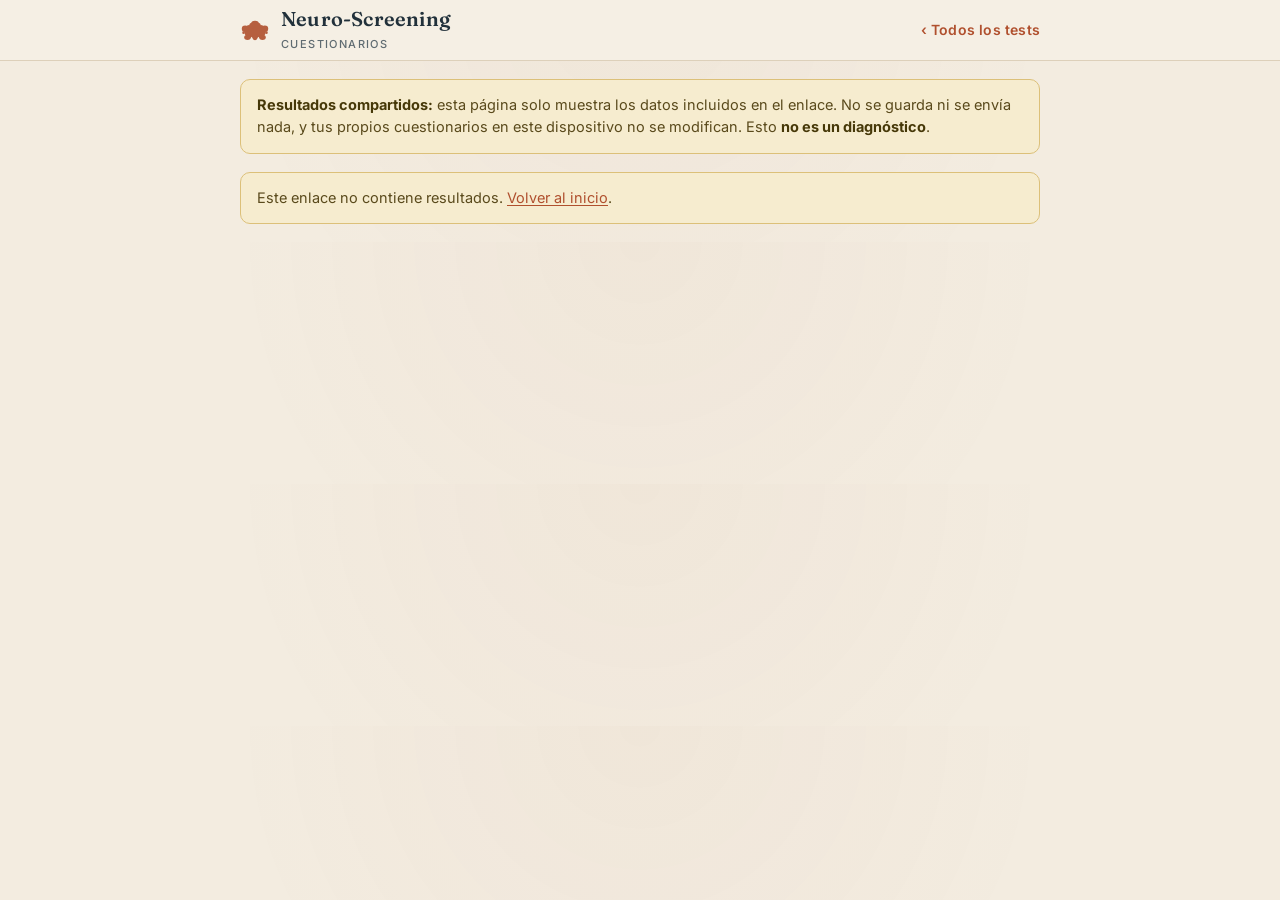
==== resultados.html @ ff748407 "Initial commit: access-gated neuro-screening app Static, no-backend screening questionnaires (AQ, AS" ====
<!DOCTYPE html>
<html lang="es">
<head>
  <meta charset="utf-8">
  <meta name="viewport" content="width=device-width, initial-scale=1, viewport-fit=cover">
  <meta name="robots" content="noindex">
  <title>Resultados compartidos — Neuro-Screening</title>
  <link rel="icon" href="data:,">
  <link rel="preconnect" href="https://fonts.googleapis.com">
  <link rel="preconnect" href="https://fonts.gstatic.com" crossorigin>
  <link href="https://fonts.googleapis.com/css2?family=Fraunces:opsz,wght@9..144,400;9..144,500;9..144,600&family=Inter:wght@400;500;600;700&display=swap" rel="stylesheet">
  <link rel="stylesheet" href="assets/css/style.css?v=2">
</head>
<body>
  <header class="topbar no-print">
    <div class="wrap">
      <a class="brand" href="index.html"><span class="blot-mark"></span><span><b>Neuro-Screening</b><small>Cuestionarios</small></span></a>
      <span class="spacer"></span>
      <a class="backlink" href="index.html">‹ Todos los tests</a>
    </div>
  </header>

  <main class="wrap">
    <div class="disclaimer no-print">
      <strong>Resultados compartidos:</strong> esta página solo muestra los datos incluidos en el enlace.
      No se guarda ni se envía nada, y tus propios cuestionarios en este dispositivo no se modifican.
      Esto <strong>no es un diagnóstico</strong>.
    </div>

    <div class="share-head no-print" id="share-head" hidden>
      <h1>Resultados compartidos</h1>
      <p class="sub" id="share-sub"></p>
      <div class="landing-actions">
        <button type="button" class="btn primary" id="btn-print">Exportar a PDF</button>
      </div>
    </div>

    <div id="doc"><p class="loading">Cargando resultados…</p></div>
  </main>

  <!-- Self-contained viewer: needs no test modules and no access key. The whole
       result travels in the link (ciphertext in ?s=, decode key in the #fragment). -->
  <script src="assets/js/crypto.js"></script>
  <script src="assets/js/blot.js"></script>
  <script src="assets/js/engine.js"></script>
  <script>
    (function () {
      var bm = document.querySelector('.brand .blot-mark');
      if (bm && window.NeuroBlot) bm.innerHTML = NeuroBlot.svg(1, { blur: 0.8 });

      var doc = document.getElementById('doc');
      var s = new URLSearchParams(location.search).get('s');
      var k = new URLSearchParams((location.hash || '').replace(/^#/, '')).get('k');
      if (!s || !k) { doc.innerHTML = '<div class="disclaimer">Este enlace no contiene resultados. <a href="index.html">Volver al inicio</a>.</div>'; return; }

      NeuroCrypto.openBundle(s, k).then(function (bundle) {
        var res = NeuroEngine.renderSharedBundle(bundle, 'doc');
        if (!res) return; // renderSharedBundle already printed an error
        var head = document.getElementById('share-head');
        var who = (res.meta.alias && res.meta.alias.trim()) || 'Sin nombre';
        document.getElementById('share-sub').textContent =
          who + ' · ' + res.count + ' test(s)' + (res.meta.fecha ? ' · ' + res.meta.fecha : '');
        head.hidden = false;
        document.getElementById('btn-print').addEventListener('click', function () { window.print(); });
      }).catch(function () {
        doc.innerHTML = '<div class="disclaimer">No se pudo leer este enlace (posiblemente incompleto o modificado).</div>';
      });
    })();
  </script>
</body>
</html>
---- assets/css/style.css ----
/* ============================================================
   Neuro-Screening — "Rorschach editorial"
   Mid-century psychology editorial: warm paper + ink, Fraunces
   serif display, grotesque body, symmetric inkblot motif.
   Each test carries its own ink (--ink-accent) for separation.
   Form area stays calm + legible; art lives in the chrome.
   ============================================================ */
:root {
  --paper:    #f3ece0;
  --paper-2:  #ece2d2;
  --surface:  #fbf7ef;
  --surface-2:#f1e9da;
  --ink:      #22313b;
  --ink-soft: #5f6b71;
  --line:     #ddd0ba;
  --line-2:   #cdbda0;
  --ink-accent: #b0502e;     /* overridden per test by the engine */
  --accent-tint: #f0e7d8;    /* recomputed per test via color-mix */
  --warn-bg:  #f6eccf;
  --warn-line:#dcc079;
  --danger:   #9d3b2f;
  --radius: 10px;
  --shadow: 0 1px 0 rgba(34,49,59,.04), 0 10px 30px rgba(34,49,59,.07);
  --maxw: 840px;
  --font-display: "Fraunces", Georgia, "Times New Roman", serif;
  --font: "Inter", -apple-system, BlinkMacSystemFont, "Segoe UI", Roboto, sans-serif;
}

* { box-sizing: border-box; }
html { -webkit-text-size-adjust: 100%; }
body {
  margin: 0;
  font-family: var(--font);
  color: var(--ink);
  background-color: var(--paper);
  background-image:
    radial-gradient(circle at 50% 0, rgba(176,80,46,.04), transparent 60%);
  line-height: 1.55;
  font-size: 17px;
  --accent-tint: color-mix(in srgb, var(--ink-accent) 12%, var(--surface));
}
a { color: var(--ink-accent); text-underline-offset: 2px; }

.wrap { max-width: var(--maxw); margin: 0 auto; padding: 0 20px; }

/* ---------- Inkblot motif ---------- */
.blot { display: block; width: 100%; height: 100%; color: var(--ink-accent); }
.blot-deco { position: absolute; pointer-events: none; opacity: .13; z-index: 0; }
.blot-mark { width: 30px; height: 30px; flex: none; opacity: .9; }

/* ---------- Top bar ---------- */
.topbar {
  background: color-mix(in srgb, var(--paper) 86%, #fff);
  border-bottom: 1px solid var(--line);
  position: sticky; top: 0; z-index: 30;
  backdrop-filter: saturate(1.1) blur(2px);
}
.topbar .wrap { display: flex; align-items: center; gap: 12px; min-height: 60px; }
.topbar .brand { display: flex; align-items: center; gap: 11px; text-decoration: none; color: var(--ink); }
.topbar .brand .blot-mark { color: var(--ink-accent); }
.topbar .brand b { font-family: var(--font-display); font-weight: 600; font-size: 20px; letter-spacing: .2px; line-height: 1; }
.topbar .brand small { display: block; font-weight: 500; color: var(--ink-soft); font-size: 11px; letter-spacing: 1.4px; text-transform: uppercase; margin-top: 3px; }
.topbar .spacer { flex: 1; }
.backlink { text-decoration: none; color: var(--ink-accent); font-weight: 600; font-size: 14px; letter-spacing: .2px; }

/* ---------- Disclaimer ---------- */
.disclaimer {
  background: var(--warn-bg);
  border: 1px solid var(--warn-line);
  border-radius: var(--radius);
  padding: 14px 16px; margin: 18px 0;
  font-size: 14.5px; color: #5a4a1c;
}
.disclaimer strong { color: #463808; }

/* ---------- Landing hero ---------- */
.hero { position: relative; padding: 30px 0 6px; overflow: hidden; }
.hero h1 { font-family: var(--font-display); font-weight: 600; font-size: 44px; line-height: 1.02; letter-spacing: -.5px; margin: 0 0 8px; }
.hero .lede { color: var(--ink-soft); margin: 0 0 6px; max-width: 60ch; position: relative; z-index: 1; }
.hero .blot-deco { top: -26px; right: -40px; width: 220px; height: 220px; }

/* ---------- "Tus datos" card ---------- */
.datos-card {
  background: var(--surface); border: 1px solid var(--line);
  border-radius: var(--radius); padding: 20px; margin: 20px 0; box-shadow: var(--shadow);
}
.datos-card h2 { font-family: var(--font-display); font-weight: 600; margin: 0 0 4px; font-size: 22px; }
.datos-card .datos-note { margin: 0 0 14px; color: var(--ink-soft); font-size: 14px; }
.datos-card .meta-fields { margin: 0; border: 0; padding: 0; box-shadow: none; background: transparent; }

/* ---------- User switcher ---------- */
.user-bar { display: flex; flex-wrap: wrap; gap: 10px; align-items: center; margin: 0 0 16px; }
.user-bar label { font-size: 12px; color: var(--ink-soft); font-weight: 600; text-transform: uppercase; letter-spacing: .6px; }
.user-bar select {
  font: inherit; padding: 10px 12px; border: 1px solid var(--line);
  border-radius: 8px; background: var(--paper); color: var(--ink); min-width: 170px;
}
.user-bar select:focus { outline: 2px solid var(--ink-accent); border-color: var(--ink-accent); }
.btn-sm {
  font: inherit; font-weight: 600; cursor: pointer; min-height: 42px;
  border: 1px solid var(--line); background: var(--surface); color: var(--ink);
  padding: 9px 14px; border-radius: 8px;
}
.btn-sm:hover { background: var(--surface-2); }
.btn-sm.danger { color: var(--danger); border-color: #e6c3bc; }

/* ---------- Landing actions ---------- */
.landing-actions { display: flex; flex-wrap: wrap; gap: 10px; margin: 4px 0 22px; }

/* ---------- Per-card status ---------- */
.card-status { margin-top: 12px; font-size: 13px; font-weight: 600; position: relative; z-index: 1; }
.card-status.done { color: #2e7d52; }
.card-status.partial { color: var(--ink-accent); }
.card-status.none { color: var(--ink-soft); font-weight: 500; }

/* ---------- Version badge (test page) ---------- */
.version-badge {
  display: inline-flex; align-items: center; gap: 6px; cursor: default; user-select: none;
  font-size: 14px; color: var(--ink-soft);
  background: var(--paper); border: 1px solid var(--line); border-radius: 8px; padding: 9px 13px;
}
.version-badge b { color: var(--ink); font-weight: 600; }

/* Print-all container — hidden on screen, shown only while printing all tests */
#print-all { display: none; }

/* ---------- Shared results viewer (resultados.html) ---------- */
.share-head h1 { font-family: var(--font-display); font-weight: 600; font-size: 32px; margin: 20px 0 4px; letter-spacing: -.3px; }
.share-head .sub { color: var(--ink-soft); margin: 0 0 2px; }
.loading { color: var(--ink-soft); padding: 30px 0; }
.results-doc .print-test { margin: 8px 0 34px; }
.results-doc .print-test + .print-test { border-top: 1px solid var(--line); padding-top: 22px; }

/* ---------- Cards (landing) ---------- */
.grid { display: grid; grid-template-columns: 1fr; gap: 16px; margin: 8px 0 44px; }
@media (min-width: 640px) { .grid { grid-template-columns: 1fr 1fr; } }

.card {
  position: relative; overflow: hidden;
  display: flex; flex-direction: column;
  background: var(--surface);
  border: 1px solid var(--line);
  border-left: 5px solid var(--ink-accent);
  border-radius: var(--radius);
  padding: 20px 20px 18px;
  text-decoration: none; color: inherit;
  box-shadow: var(--shadow);
  transition: transform .14s ease, box-shadow .14s ease;
}
.card:hover { transform: translateY(-3px); box-shadow: 0 14px 36px rgba(34,49,59,.13); }
.card .blot-deco { top: -34px; right: -34px; width: 130px; height: 130px; opacity: .1; }
.card .idx { font-family: var(--font-display); font-weight: 500; color: var(--ink-accent); font-size: 14px; letter-spacing: 1px; margin-bottom: 6px; position: relative; z-index: 1; }
.card h3 { font-family: var(--font-display); font-weight: 600; margin: 0 0 6px; font-size: 21px; line-height: 1.12; position: relative; z-index: 1; }
.card .meta { color: var(--ink-soft); font-size: 14.5px; flex: 1; position: relative; z-index: 1; }
.card .tags { margin-top: 14px; display: flex; gap: 7px; flex-wrap: wrap; position: relative; z-index: 1; }
.tag { font-size: 12px; padding: 4px 11px; border-radius: 999px; background: var(--surface-2); color: var(--ink-soft); border: 1px solid var(--line); }
.tag.copyright { background: #f7e3df; color: var(--danger); border-color: #e6c3bc; }

/* ---------- Test header ---------- */
.test-head { position: relative; padding: 26px 0 6px; overflow: hidden; }
.test-head .blot-deco { top: -30px; right: -30px; width: 180px; height: 180px; }
.test-head .kicker { font-family: var(--font-display); color: var(--ink-accent); font-weight: 500; letter-spacing: 1px; font-size: 14px; position: relative; z-index: 1; }
.test-head h1 { font-family: var(--font-display); font-weight: 600; margin: 4px 0 6px; font-size: 33px; line-height: 1.06; letter-spacing: -.3px; position: relative; z-index: 1; max-width: 18ch; }
.test-head .sub { color: var(--ink-soft); margin: 0; position: relative; z-index: 1; }

/* ---------- Chips ---------- */
.chips { display: flex; flex-wrap: wrap; gap: 8px; margin-top: 14px; position: relative; z-index: 1; }
.chip {
  display: inline-flex; align-items: center; gap: 6px;
  font-size: 13px; font-weight: 600; color: var(--ink-soft);
  background: var(--surface); border: 1px solid var(--line);
  border-radius: 999px; padding: 6px 13px; line-height: 1;
}
.chip svg { width: 14px; height: 14px; flex: none; }
.chip-prog { color: var(--ink-accent); border-color: color-mix(in srgb, var(--ink-accent) 35%, var(--line)); }
.chip-prog.done { color: #fff; background: var(--ink-accent); border-color: var(--ink-accent); }

/* ---------- Controls row ---------- */
.controls {
  display: flex; flex-wrap: wrap; gap: 12px; align-items: center;
  background: var(--surface); border: 1px solid var(--line);
  border-radius: var(--radius); padding: 12px 14px; margin: 18px 0;
}
.controls .group { display: flex; align-items: center; gap: 10px; }
.controls label { font-size: 12px; color: var(--ink-soft); font-weight: 600; text-transform: uppercase; letter-spacing: .6px; }
.seg { display: inline-flex; border: 1px solid var(--line); border-radius: 8px; overflow: hidden; background: var(--paper); }
.seg button {
  border: 0; background: transparent; color: var(--ink-soft);
  padding: 9px 14px; font-size: 14px; cursor: pointer; font-family: inherit;
}
.seg button + button { border-left: 1px solid var(--line); }
.seg button[aria-pressed="true"] { background: var(--ink-accent); color: #fff; font-weight: 600; }

/* ---------- Profile bar ---------- */
.profile-bar {
  display: flex; flex-wrap: wrap; gap: 26px; align-items: center;
  background: var(--surface); border: 1px solid var(--line);
  border-left: 4px solid var(--ink-accent);
  border-radius: var(--radius); padding: 13px 18px; margin: 14px 0;
}
.profile-bar .pf { display: flex; flex-direction: column; }
.profile-bar .pf-k { font-size: 11px; text-transform: uppercase; letter-spacing: .8px; color: var(--ink-soft); }
.profile-bar .pf-v { font-family: var(--font-display); font-size: 18px; font-weight: 500; }
.profile-bar .pf-edit { margin-left: auto; font-size: 14px; font-weight: 600; text-decoration: none; color: var(--ink-accent); }
.profile-bar .pf-note { margin-left: auto; font-size: 13px; color: var(--ink-soft); font-style: italic; }

/* ---------- Meta fields ---------- */
.meta-fields {
  display: grid; gap: 14px; grid-template-columns: 1fr;
  background: var(--surface); border: 1px solid var(--line);
  border-radius: var(--radius); padding: 16px; margin: 16px 0;
}
@media (min-width: 560px) { .meta-fields { grid-template-columns: 2fr 1fr 1fr; } }
.field { display: flex; flex-direction: column; gap: 6px; }
.field label { font-size: 12px; font-weight: 600; color: var(--ink-soft); text-transform: uppercase; letter-spacing: .5px; }
.field input {
  font: inherit; padding: 12px 13px; border: 1px solid var(--line);
  border-radius: 8px; background: var(--paper); color: var(--ink);
}
.field input:focus { outline: 2px solid var(--ink-accent); border-color: var(--ink-accent); background: #fff; }

/* ---------- Instructions ---------- */
.instructions {
  background: var(--accent-tint); border: 1px solid var(--line);
  border-radius: var(--radius); padding: 15px 17px; margin: 16px 0; font-size: 15.5px;
}

/* ---------- Progress ---------- */
.progress-wrap { position: sticky; top: 60px; z-index: 20; background: var(--paper); padding: 9px 0; }
.progress { height: 7px; background: var(--surface-2); border-radius: 999px; overflow: hidden; border: 1px solid var(--line); }
.progress > i { display: block; height: 100%; width: 0; background: var(--ink-accent); transition: width .25s ease; }
.progress-label { font-size: 13px; color: var(--ink-soft); margin-top: 6px; }

/* ---------- Items ---------- */
.section-title {
  font-family: var(--font-display); font-weight: 600;
  margin: 30px 0 12px; font-size: 19px; color: var(--ink);
  border-bottom: 2px solid var(--ink-accent); padding-bottom: 7px;
}
.item {
  background: var(--surface); border: 1px solid var(--line);
  border-radius: var(--radius); padding: 18px; margin: 13px 0;
}
.item.unanswered { border-left: 4px solid var(--line-2); }
.item .q { display: flex; gap: 12px; margin-bottom: 13px; }
.item .q .n { font-family: var(--font-display); font-weight: 600; color: var(--ink-accent); font-size: 19px; min-width: 1.5em; line-height: 1.2; }
.item .q .t { font-size: 16.5px; padding-top: 1px; }
.options { display: grid; gap: 8px; }
.opt {
  display: flex; align-items: center; gap: 11px;
  border: 1px solid var(--line); border-radius: 8px;
  padding: 12px 13px; cursor: pointer; min-height: 48px;
  background: var(--paper); transition: background .1s, border-color .1s;
}
.opt:hover { background: var(--surface-2); }
.opt input { width: 20px; height: 20px; accent-color: var(--ink-accent); flex: none; }
.opt.checked { border-color: var(--ink-accent); border-width: 1.5px; background: var(--accent-tint); }
.opt .lbl { font-size: 15px; }
.opt .val { margin-left: auto; color: var(--ink-soft); font-size: 13px; font-family: var(--font-display); }

.scale-h .options { grid-auto-flow: column; grid-auto-columns: 1fr; gap: 6px; }
.scale-h .opt { flex-direction: column; text-align: center; gap: 7px; padding: 11px 6px; }
.scale-h .opt .val { margin: 0; }
@media (max-width: 640px) { .scale-h .options { grid-auto-flow: row; } .scale-h .opt { flex-direction: row; text-align: left; } }

/* ---------- Action bar ---------- */
.actions {
  display: flex; flex-wrap: wrap; gap: 10px; margin: 26px 0 16px;
  position: sticky; bottom: 0; background: var(--paper); padding: 13px 0;
  border-top: 1px solid var(--line);
}
.btn {
  font: inherit; font-weight: 600; cursor: pointer;
  border: 1px solid var(--line); background: var(--surface); color: var(--ink);
  padding: 12px 17px; border-radius: 8px; min-height: 48px;
}
.btn:hover { background: var(--surface-2); }
.btn.primary { background: var(--ink-accent); color: #fff; border-color: var(--ink-accent); }
.btn.accent { background: var(--ink); color: var(--paper); border-color: var(--ink); }
.btn.ghost { background: transparent; }
.btn:disabled { opacity: .5; cursor: not-allowed; }

/* ---------- Scores & interpretation ---------- */
.results { margin: 22px 0 60px; }
.scorebox {
  background: var(--surface); border: 1px solid var(--line);
  border-top: 3px solid var(--ink-accent);
  border-radius: var(--radius); padding: 20px; margin-bottom: 14px;
}
.scorebox h2 { font-family: var(--font-display); font-weight: 600; margin: 0 0 12px; font-size: 21px; }
.score-row { display: flex; justify-content: space-between; align-items: baseline; padding: 9px 0; border-bottom: 1px dashed var(--line); }
.score-row:last-child { border-bottom: 0; }
.score-row .name { color: var(--ink-soft); }
.score-row .num { font-family: var(--font-display); font-weight: 600; font-size: 20px; }
.score-row .num small { color: var(--ink-soft); font-weight: 500; }

.interpretation {
  background: var(--accent-tint); border: 1px solid var(--line);
  border-radius: var(--radius); padding: 20px; margin-top: 6px;
}
.interpretation h3 { font-family: var(--font-display); font-weight: 600; margin: 0 0 10px; font-size: 19px; }
.interpretation .band { font-weight: 700; }
.interpretation .note { font-size: 14px; color: var(--ink-soft); margin-top: 12px; }

footer.foot { color: var(--ink-soft); font-size: 13px; padding: 32px 0; text-align: center; }

/* ---------- Toast ---------- */
.toast {
  position: fixed; left: 50%; bottom: 22px; transform: translateX(-50%);
  background: var(--ink); color: var(--paper); padding: 11px 18px; border-radius: 999px;
  font-size: 14px; z-index: 100; opacity: 0; pointer-events: none; transition: opacity .2s;
}
.toast.show { opacity: 1; }

/* ============================================================
   PRINT → PDF.  Filled form + numeric scores. Calm B/W-leaning.
   ============================================================ */
@media print {
  :root { --paper: #fff; --surface: #fff; --ink-accent: #333; --accent-tint: #f4f4f4; }
  @page { margin: 14mm 15mm; }
  body { background: #fff; font-size: 10.5pt; line-height: 1.35; }
  .topbar, .controls, .actions, .progress-wrap, .no-print, .interpretation, .blot-deco { display: none !important; }
  .wrap { max-width: none; padding: 0; }
  .test-head { margin-bottom: 6px; }
  .test-head h1 { font-size: 18pt; margin: 2px 0; }
  .test-head .blot-deco { display: none !important; }
  .instructions { margin: 8px 0; padding: 8px 10px; font-size: 10pt; }
  .scorebox, .meta-fields { box-shadow: none; break-inside: avoid; border-color: #bbb; }

  /* Profile → single compact line: "Alias: …  Edad: …  Fecha: …" */
  .profile-bar {
    flex-direction: row; flex-wrap: wrap; gap: 22px; align-items: baseline;
    background: none; box-shadow: none; break-inside: avoid;
    border: 0; border-bottom: 2px solid #999; border-radius: 0;
    padding: 0 0 8px; margin: 4px 0 10px;
  }
  .profile-bar .pf { flex-direction: row; gap: 6px; align-items: baseline; }
  .profile-bar .pf-k::after { content: ":"; }
  .profile-bar .pf-v { font-size: 11.5pt; }

  /* --- Document-style item rows: question left, chosen answer right --- */
  .item {
    display: flex; align-items: baseline; gap: 14px;
    background: none; border: 0; border-bottom: 1px solid #e2e2e2;
    border-radius: 0; padding: 5px 0; margin: 0; box-shadow: none;
    break-inside: avoid;
  }
  .item .q { flex: 1; display: flex; gap: 7px; margin: 0; }
  .item .q .n { font-size: 10.5pt; min-width: 1.8em; }
  .item .q .t { font-size: 10.5pt; padding: 0; }

  .options { display: block; flex: none; max-width: 42%; text-align: right; }
  .opt:not(.checked) { display: none; }
  .opt.checked {
    display: inline-flex; align-items: baseline; gap: 6px;
    border: 0; background: none !important; padding: 0; margin: 0;
    min-height: 0; font-weight: 600;
  }
  .opt.checked input { display: none; }
  .opt.checked .lbl { font-size: 10pt; }
  .opt.checked .val {
    margin: 0; font-weight: 700; color: #000;
    border: 1px solid #999; border-radius: 4px; padding: 0 5px;
  }
  .scale-h .opt.checked { flex-direction: row; }

  /* Unanswered → explicit blank marker so gaps are obvious in the document */
  .item.unanswered { border-left: 0; }
  .item.unanswered .options::after { content: "— sin responder"; color: #999; font-size: 9.5pt; }

  .section-title { font-size: 13pt; margin: 16px 0 6px; break-after: avoid; }
  a[href]:after { content: ""; }

  /* --- Print-all (landing): show only the generated combined document --- */
  body.printing-all .hero,
  body.printing-all .disclaimer,
  body.printing-all .datos-card,
  body.printing-all .landing-actions,
  body.printing-all .grid,
  body.printing-all main > .foot { display: none !important; }
  body.printing-all #print-all { display: block; }
  #print-all .print-test + .print-test { break-before: page; }
  #print-all .test-head { padding-top: 0; }

  /* Shared results viewer: one test per page, drop the on-screen dividers */
  .results-doc .print-test + .print-test { break-before: page; border-top: 0; padding-top: 0; }
  .share-head { display: none !important; }
}

/* ------------------------------ Access gate ------------------------------ */
/* While locked, hide the app chrome; the overlay covers everything anyway. */
.neuro-locked .topbar,
.neuro-locked main,
.neuro-locked #print-all { display: none !important; }

.gate-overlay {
  position: fixed; inset: 0; z-index: 1000;
  display: flex; align-items: center; justify-content: center; padding: 24px;
  background:
    radial-gradient(1200px 600px at 50% -10%, var(--paper-2), transparent 60%),
    var(--paper);
}
.gate-card {
  width: 100%; max-width: 380px;
  background: var(--surface); border: 1px solid var(--line);
  border-radius: var(--radius); box-shadow: var(--shadow);
  padding: 30px 28px 26px; text-align: center;
}
.gate-mark { width: 54px; height: 54px; margin: 0 auto 14px; color: var(--ink-accent); }
.gate-card h1 { font-family: var(--font-display); font-weight: 600; font-size: 25px; margin: 0 0 6px; letter-spacing: .2px; }
.gate-sub { color: var(--ink-soft); font-size: 14.5px; margin: 0 0 18px; line-height: 1.45; }
.gate-card input {
  width: 100%; font: inherit; text-align: center; letter-spacing: .5px;
  padding: 12px 14px; border: 1px solid var(--line-2); border-radius: 8px;
  background: var(--paper); color: var(--ink); margin: 0 0 12px;
}
.gate-card input:focus { outline: 2px solid var(--ink-accent); border-color: var(--ink-accent); }
.gate-card .btn.primary { width: 100%; justify-content: center; }
.gate-card .btn[disabled] { opacity: .6; cursor: default; }
.gate-err { color: #a3341f; font-size: 13.5px; font-weight: 600; margin: 12px 0 0; }
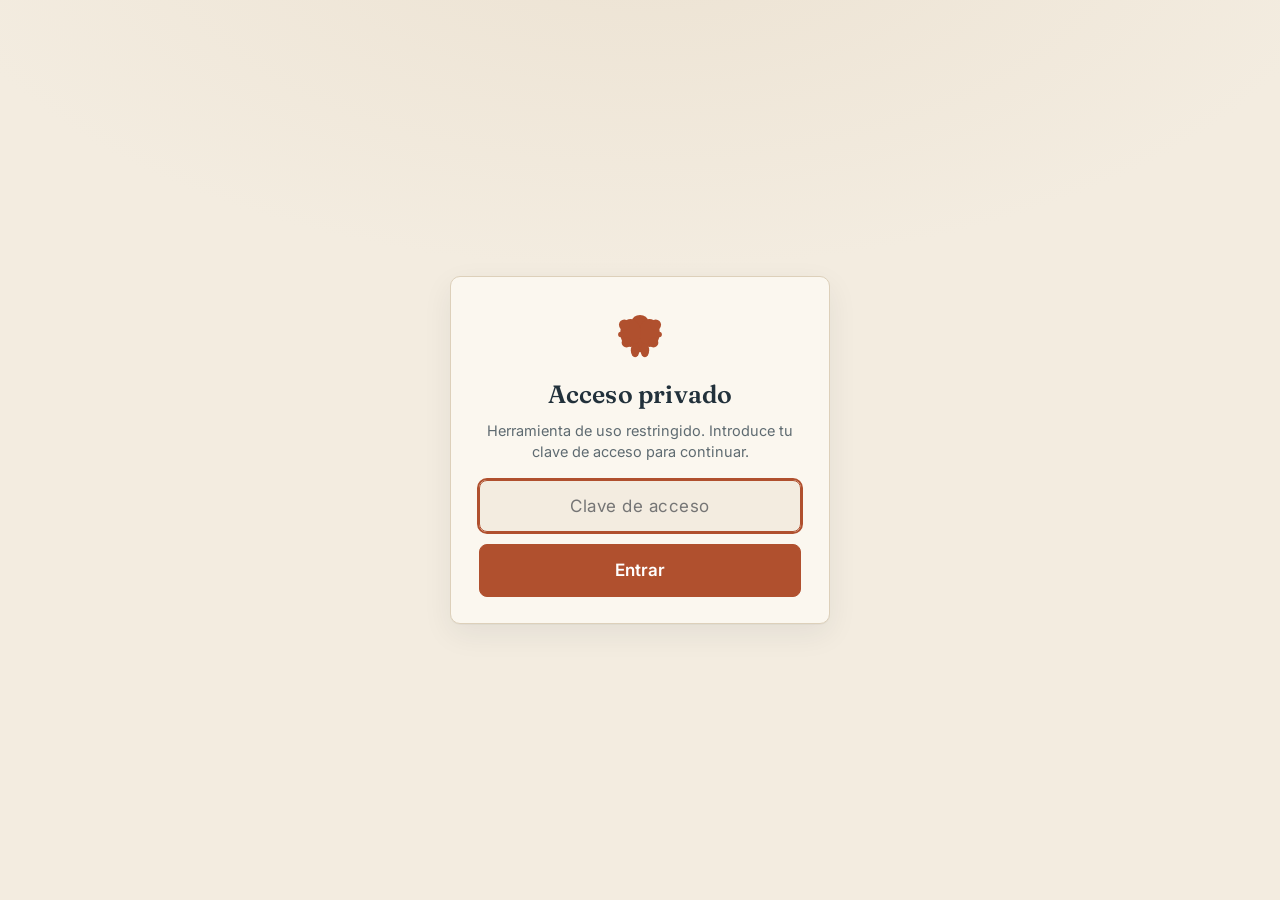
==== commit 1614bed8: "Require access key to view shared results (compact links) Reverts the keyless self-contained share (" ====
--- a/resultados.html
+++ b/resultados.html
@@ -38,34 +38,34 @@
     <div id="doc"><p class="loading">Cargando resultados…</p></div>
   </main>
 
-  <!-- Self-contained viewer: needs no test modules and no access key. The whole
-       result travels in the link (ciphertext in ?s=, decode key in the #fragment). -->
+  <!-- Access-gated viewer: the recipient unlocks with their own key, which decrypts
+       the test modules; the link itself carries only the compact answer data (?all=). -->
   <script src="assets/js/crypto.js"></script>
+  <script src="assets/js/share.js"></script>
   <script src="assets/js/blot.js"></script>
   <script src="assets/js/engine.js"></script>
+  <script src="assets/js/gate.js"></script>
   <script>
-    (function () {
+   NeuroGate.require(function () {
       var bm = document.querySelector('.brand .blot-mark');
       if (bm && window.NeuroBlot) bm.innerHTML = NeuroBlot.svg(1, { blur: 0.8 });
 
       var doc = document.getElementById('doc');
-      var s = new URLSearchParams(location.search).get('s');
-      var k = new URLSearchParams((location.hash || '').replace(/^#/, '')).get('k');
-      if (!s || !k) { doc.innerHTML = '<div class="disclaimer">Este enlace no contiene resultados. <a href="index.html">Volver al inicio</a>.</div>'; return; }
+      var enc = new URLSearchParams(location.search).get('all');
+      if (!enc) { doc.innerHTML = '<div class="disclaimer">Este enlace no contiene resultados. <a href="index.html">Volver al inicio</a>.</div>'; return; }
 
-      NeuroCrypto.openBundle(s, k).then(function (bundle) {
-        var res = NeuroEngine.renderSharedBundle(bundle, 'doc');
-        if (!res) return; // renderSharedBundle already printed an error
+      NeuroShare.decodeAsync(enc).then(function (model) {
+        if (!model) { doc.innerHTML = '<div class="disclaimer">No se pudo leer este enlace.</div>'; return; }
+        var res = NeuroEngine.renderShared(model, 'doc');
+        if (!res) return; // renderShared already printed an error
         var head = document.getElementById('share-head');
         var who = (res.meta.alias && res.meta.alias.trim()) || 'Sin nombre';
         document.getElementById('share-sub').textContent =
           who + ' · ' + res.count + ' test(s)' + (res.meta.fecha ? ' · ' + res.meta.fecha : '');
         head.hidden = false;
         document.getElementById('btn-print').addEventListener('click', function () { window.print(); });
-      }).catch(function () {
-        doc.innerHTML = '<div class="disclaimer">No se pudo leer este enlace (posiblemente incompleto o modificado).</div>';
       });
-    })();
+   });
   </script>
 </body>
 </html>
